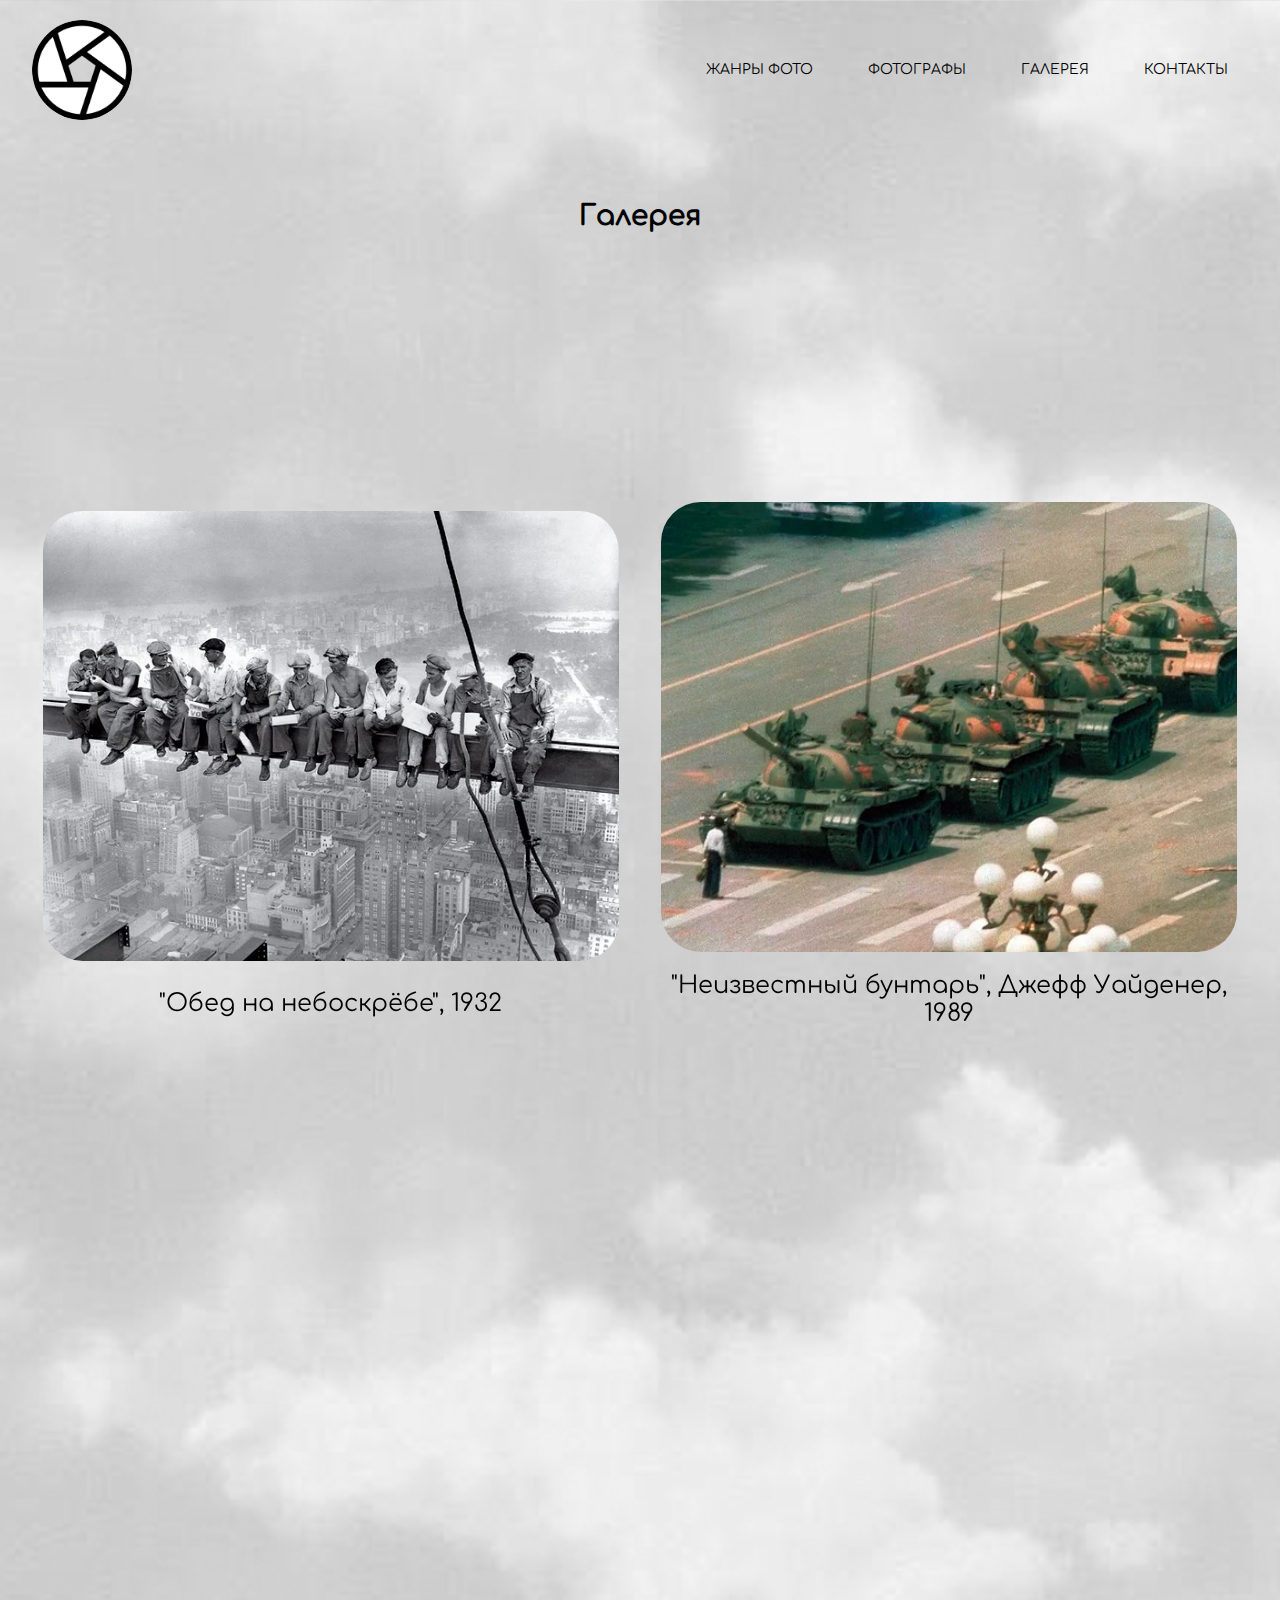
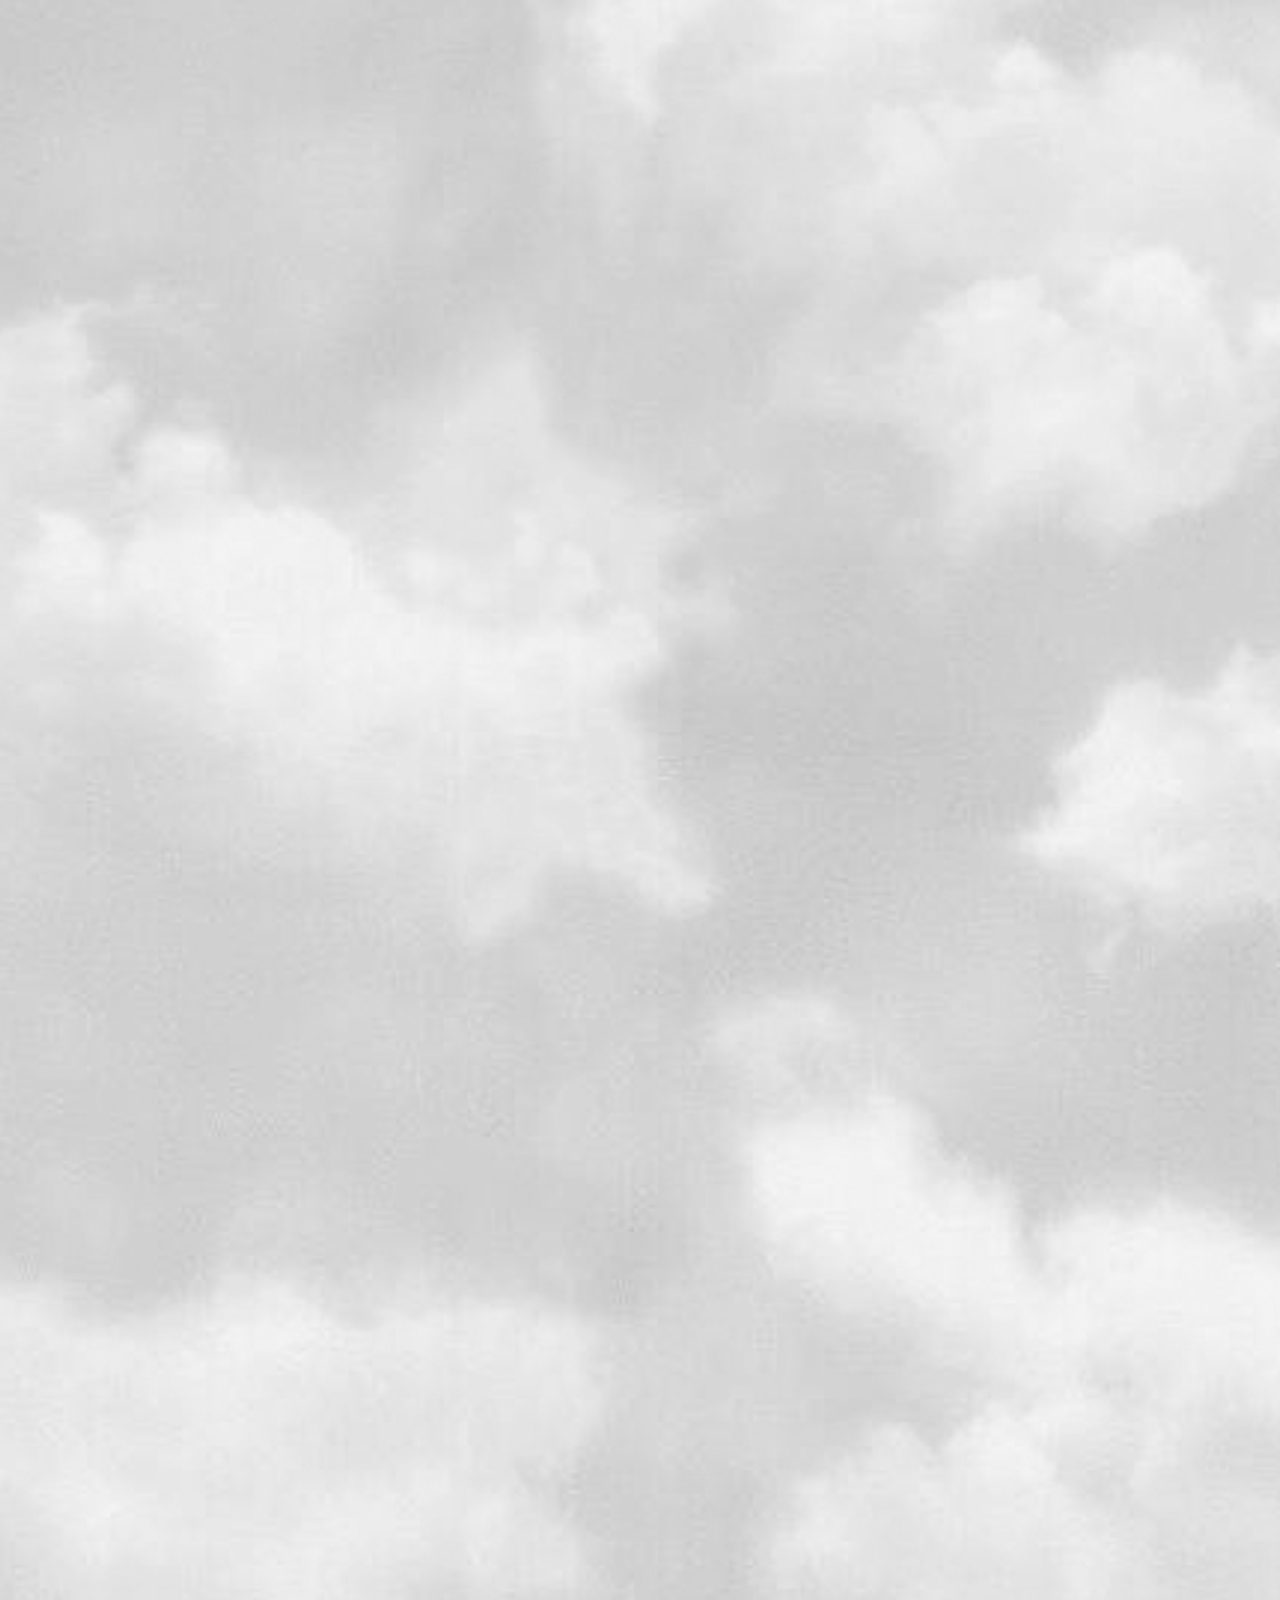
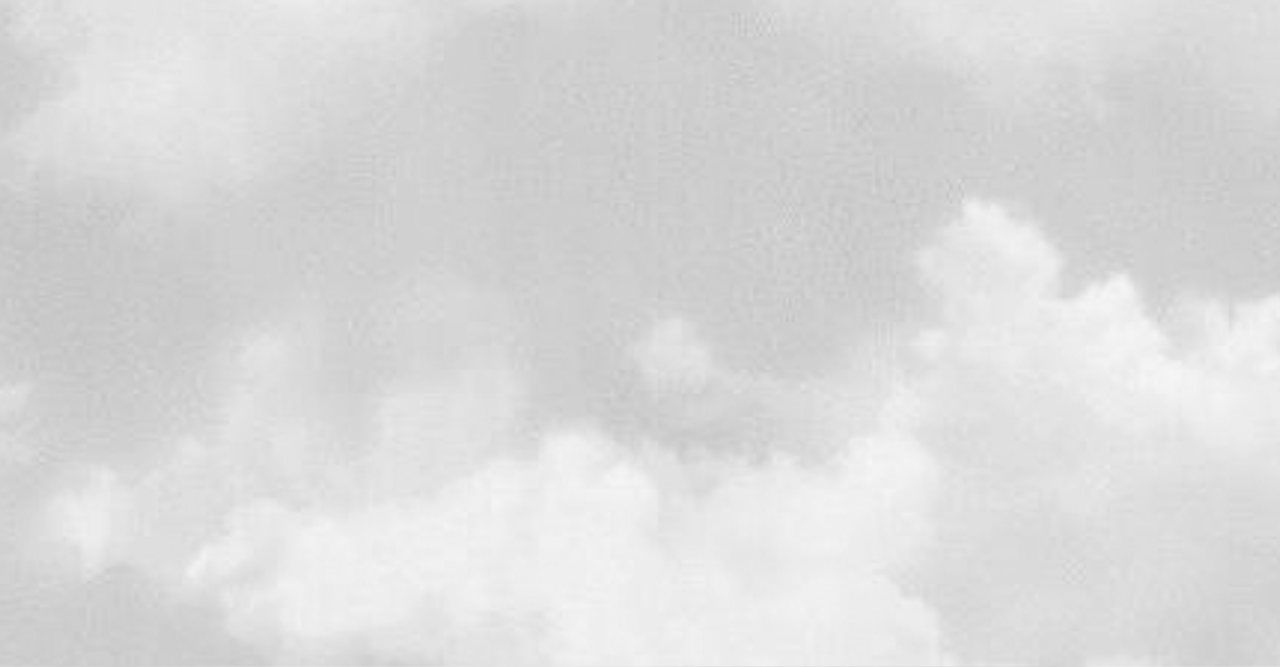
==== pages/galery.html @ da68f391 "q" ====
<!DOCTYPE html>
<html lang="en">

<head>
    <meta charset="UTF-8">
    <meta http-equiv="X-UA-Compatible" content="IE=edge">
    <meta name="viewport" content="width=device-width, initial-scale=1.0">
    <!-- CSS Style -->
    <link rel="stylesheet" href="../style/normalize.css">
    <link rel="stylesheet" href="https://unpkg.com/aos@2.3.1/dist/aos.css">
    <link rel="stylesheet" href="../style/style.css">
    <!-- Icon -->
    <link rel="shortcut icon" href="../img/logo/logo.png" type="image/x-icon">
    <title>Галерея</title>
</head>
<body class="loadewd" for="style">
    <script src="https://unpkg.com/aos@2.3.1/dist/aos.js"></script>
    <script>
        AOS.init();
    </script>
    <header>
        <nav class="menu">
            <a href="../index.html">
                <div class="logo"></div>
            </a>
            <div class="menu-links">
                <div class="link link-black"><a href="styles.html">ЖАНРЫ&nbsp;ФОТО</a></div>
                <div class="link link-black"><a href="photographs.html">ФОТОГРАФЫ</a></div>
                <div class="link link-black"><a href="galery.html">ГАЛЕРЕЯ</a></div>
                <div class="link link-black"><a href="../index.html#contacts">КОНТАКТЫ</a></div>
            </div>
        </nav>
    </header>
    <main>
        <section class="galery">
            <div class="galery-text">
                <p class="title">Галерея</p>
            </div>
            <div class="galery-content">
                <div class="galery-wrap" data-aos="fade-down">
                    <div class="img"></div>
                    <div class="subtitle">"Обед на небоскрёбе", 1932</div>
                </div>
                <div class="galery-wrap" data-aos="fade-down">
                    <div class="img"></div>
                    <div class="subtitle">"Неизвестный бунтарь", Джефф Уайденер, 1989</div>
                </div>
                <div class="galery-wrap" data-aos="fade-down">
                    <div class="img"></div>
                    <div class="subtitle">"Падающий человек", Ричард Дрю, 2001</div>
                </div>
                <div class="galery-wrap" data-aos="fade-down">
                    <div class="img"></div>
                    <div class="subtitle">"Восход Земли", Вильям Андерс, NASA, 1968</div>
                </div>
                <div class="galery-wrap" data-aos="fade-down">
                    <div class="img"></div>
                    <div class="subtitle">"Человек на Луне", Нил Армстронг, NASA, 1969</div>
                </div>
                <div class="galery-wrap" data-aos="fade-down">
                    <div class="img"></div>
                    <div class="subtitle">"Еврейский мальчик сдаётся в Варшаве", автор неизвестен, 1943</div>
                </div>
                <div class="galery-wrap" data-aos="fade-down">
                    <div class="img"></div>
                    <div class="subtitle">"Горилла в Конго", Брент Стиртон, 2007</div>
                </div>
                <div class="galery-wrap" data-aos="fade-down">
                    <div class="img"></div>
                    <div class="subtitle">"Знамя Победы над рейхстагом", Евгений Халдей, 1945</div>
                </div>
                <div class="galery-wrap" data-aos="fade-down">
                    <div class="img"></div>
                    <div class="subtitle">"Скопление Столпы Творения", телескоп «Хаббл», NASA, 1995</div>
                </div>
                <div class="galery-wrap" data-aos="fade-down">
                    <div class="img"></div>
                    <div class="subtitle">Альберт Эйнштейн, домашнее фото, 1951</div>
                </div>
            </div>
        </section>
    </main>
</body>
</html>
---- style/style.css ----
@font-face {
    font-family: title;
    src: url(../fonts/Comfortaa-Regular.ttf);
}
@font-face {
    font-family: txt;
    src: url(../fonts/PTSans-Regular.ttf);
}
body{
    background-color: rgb(243, 243, 243);
}
@keyframes load{
    0%{
        transform: rotate(0deg);
    }
    100%{
        transform: rotate(360deg);
    }
}

*{
    margin: 0;
    padding: 0;
    box-sizing: border-box;
}
.loaded header, .loaded main{
    display: none;
}
.loaded{
    width: 100%;
    height: 100vh;
    background-image: url("../img/styles/stylepage_bg.jpg");
}
.loaded::before{
    content: '';
    position: absolute;
    top: 0;
    right: 0;
    left: 0;
    bottom: 0;
    margin: auto;
    width: 300px;
    height: 300px;
    background-image: url("../img/logo/logo.png");
    background-size: contain;
    background-position: center center;
    background-repeat: no-repeat;
    animation: load 1s infinite linear;
}
.banner{
    position: relative;
    margin-top: 10px;
    display: flex;
    flex-flow: column nowrap;
    align-items: center;
    width: 100%;
    height: 90vh;
    background-image: url("../img/bannerbg/banner_bg.jpg");
    background-position: center center;
    background-size: cover;
    background-repeat:  no-repeat;
}
.banner::after{
    content: '';
    width: 100%;
    height: 90vh;
    position: absolute;
    background-color: black;
    opacity: 0.55;
    z-index: 2;
}
.banner-txt{
    z-index: 3;
    color: white;
    text-shadow: 3px 3px 0 rgb(138, 138, 138),
    5px 5px 0 rgb(138, 138, 138);
    margin-top: calc(40vh - 120px);
    font-family: title;
    font-size: 5vw;
}
.menu{
    z-index: 3;
    display: flex;
    width: 95%;
    flex-flow: row nowrap;
    margin: 20px auto;
    align-content: center;
    justify-content: space-between;
    align-items: center;
}
.menu-links{
    display: flex;
    justify-content: flex-end;
    align-items: center;
    flex-flow: row nowrap;
    width: 85%;
}
.link{
    z-index: 3;
    font-size: 14px;
    text-align: center;
}
.link:hover a{
    background-color: white;
    color: black;
}
.link a{
    transition: background-color 0.15s linear;
    border-radius: 8px;
    padding: 10px 20px;
    font-family: title;
    color: white;
    text-decoration: none;
}
.logo{
    border-radius: 50%;
    width: 100px;
    height: 100px;
    background-image: url("../img/logo/logo.png");
    background-size: 100px 100px;
}
.menu-links .link:not(.menu-links .link:first-child){
    margin-left: 15px;
}
@media(max-width: 800px) {
    .logo{
        display: none;
    }
    .menu-links{
        min-height: 100px;
        margin: auto;
        width: 90%;
        justify-content: space-between;
    }
    .menu-links .link{
        font-size: 11px;
    }
    .menu-links .link{
        font-size: 11px;
    }
}
@media(max-width: 640px){
    .menu-links{
        width: 100%;
        flex-flow: row wrap;
        height: 10vh;
        justify-content: center;
    }
    .menu-links .link{
        font-size: 10px;
    }
} 

.about{
    width: 100%;
    margin-top: 20px;
    display: flex;
    align-items: center;
    justify-content: center;
    flex-flow: row nowrap;
    min-height: 60vh;
    margin-bottom: 20px;
}
.title{
    font-family: title;
    font-size: 28px;
    text-align: center;
    font-weight: 700;
    margin-bottom: 50px;
    z-index: 3;
}
.subtitle{
    font-family: title;
    font-size: 24px;
    text-align: center;
    margin-bottom: 20px;
    z-index: 3;
}
.txt{
    font-family: txt;
    font-size: 16px;
    text-align: justify;
    width: 75%;
    z-index: 3;
}
.about-text{
    width: 50%;
    min-height: 60vh;
    display: flex;
    align-items: center;
    flex-flow: column nowrap;
    justify-content: center;
}
.about-img .img{
    width: 100%;
    min-height: 60vh;
    background-image: url("../img/about/cameraman2.png");
    background-position: center center;
    background-size: contain;
    background-repeat: no-repeat;
    margin-right: 15px;
    position: relative;
}
.about-img{
    width: 50%;
    min-height: 60vh;
    display: flex;
    flex-flow: column nowrap;
    justify-content: center;
    align-items: flex-end;
}

.styles{
    display: flex;
    flex-flow: column nowrap;
    align-items: center;
    background-image: url("../img/styles/bg_styles.jpg");
    background-position: center center;
    background-attachment: fixed;
    background-repeat: no-repeat;
    background-size: cover;
    color:  white;
    min-height: 75vh;
    justify-content: space-around;
    width: 100%;
}
.styles::after{
    position: absolute;
    content: '';
    min-height: 75vh;
    background-color: black;
    width: 100%;
    opacity: 0.55;
    z-index: 2;
}
.styles-photo{
    z-index: 3;
    display: flex;
    flex-flow: row nowrap;
    justify-content: space-between;
    width: 85%;
}

.styles .style-wrap{
    display: flex;
    flex-flow: column nowrap;
    align-items: center;
    width: 29%;
    justify-content: space-around;
}
.styles .style-wrap .img{
    margin-bottom: 40px;
    width: 150px;
    height: 150px;
    background-image: url("../img/styles/portret.jpg");
    background-position: center center;
    background-size: cover;
    box-shadow: 0 0 30px 15px white;
    border-radius: 50%;
}
.style-wrap:nth-child(2) .img{
    background-image: url("../img/styles/naturemort.jpg");
}
.style-wrap:nth-child(3) .img{
    background-image: url("../img/styles/peizazh.jpg");
}
.styles .link{
    position: absolute;
    align-self: flex-end;
    top: 20px;
    right: 10px;
}
.styles .link a{
    border: 2px solid white;
}
@media (max-width: 768px){
    .styles .style-wrap .img{
        width: 90px;
        height: 90px;
    }
    .title{
        font-size: 24px;
    }
    .subtitle{
        font-size: 20px;
    }
    .txt{
        font-size: 14px;
    }
      
}
section:not(.banner){
    position: relative;
    padding: 60px 0;
}

.photographs, .photographspage{
    display: flex;
    flex-flow: column nowrap;
    min-height: 270vh;
    width: 100%;
    align-items: center;
    justify-content: space-around;
}
.photograph-wrap .photo-img{
    order: 1;
}
.photograph-wrap:nth-child(odd) .photo-img{
    order: -2;
}
.photograph-wrap .photo-img .img{
    width: 100%;
    min-height: 65vh;
    background: url("../img/photographs/rich2.png");
    background-position: center center;
    background-size: contain;
    background-repeat: no-repeat;
}
.photograph-wrap:nth-child(3) .photo-img .img{
    background-image: url("../img/photographs/antr.png");
}
.photograph-wrap:nth-child(4) .photo-img .img{
    background-image: url("../img/photographs/sebas.png");
}
.photograph-wrap .photo-img{
    width: 50%;
    min-height: 50vh;
    display: flex;
    align-items: center;
    flex-flow: column nowrap;
    justify-content: space-around;
}
.photograph-wrap .photo-text{
    order: -1;
    width: 50%;
    min-height: 50vh;
    display: flex;
    align-items: center;
    flex-flow: column nowrap;
    justify-content: space-around;
}
.photograph-wrap{
    display: flex;
    flex-flow: row nowrap;
    width: 90%;
    min-height: 50vh;
}
.photographs .link{
    position: absolute;
    top: 20px;
    right: 10px;
}
.link-black:hover a{
    background-color: black;
    color: white;
}
.link-black a{
    color: black;
    border: 2px solid black;
}

.best-models{
    display: flex;
    justify-content: space-around;
    align-items: center;
    flex-flow: column nowrap;
    width: 100%;
    min-height: 75vh;
    background-image: url("../img/models/models_bg.jpg");
    background-position: center center;
    background-size: cover;
    color: white;
}
.best-models::after{
    content: '';
    position: absolute;
    width: 100%;
    min-height: 75vh;
    background-color: black;
    opacity: 0.55;
    z-index: 2;
}
.best-content{
    z-index: 3;
    width: 85%;
    display: flex;
    flex-flow: row nowrap;
    justify-content: space-between;
    align-items: center;
}
.best-wrap{
    position: relative;
    display: flex;
    flex-flow: column nowrap;
    align-items: center;
    width: 27%;
    min-height: 20vh;
}
.best-wrap:nth-child(2){
    position: absolute;
    right: 0;
    top: -100px;
    left: 0;
    margin: auto;
}
.best-wrap:nth-child(1) .img{
    background-image: url("../img/models/nikon.jpg");
}
.best-wrap::after{
    content: '';
    position: absolute;
    bottom: -10px;
    width: 90%;
    height: 10px;
    background-color: white;
    box-shadow: 0 0 5px 1px white;
}
.best-wrap .img{
    border-radius: 20px;
    width: 150px;
    height: 100px;
    background-image: url("../img/models/canon.jpg");
    background-repeat: no-repeat;
    background-position: center center;
    background-size: 150px 100px;
    margin-bottom: 25px;
}
.best-wrap:nth-child(3) .img{
    background-image: url("../img/models/sony.jpeg");
}
.best-models .link{
    position: absolute;
    top: 20px;
    right: 10px;
}
.best-models .link a{
    border: 2px solid white;
}
nav .link a{
    border: none;
}
@media(max-width: 768px){
    .best-wrap .img{
        width: 125px;
        height: 75px;
        background-size: 125px 75px;
    }
}

.stylepage{
    width: 100%;
    display: flex;
    flex-flow: column nowrap;
    justify-content: flex-start;
    align-items: center;
    min-height: 450vh;
}
.stylepage::after{
    content: '';
    position: absolute;
    width: 75px;
    height: 75px;
    border-radius: 50%;
    background-color: rgb(86, 109, 128);
    box-shadow: 0 0 0px 12px rgba(86, 109, 128, 0.66),
    0 0 0px 24px rgba(86, 109, 128, 0.22);
    top: 160px;
}
.stylepage::before{
    content: '';
    position: absolute;
    width: 20px;
    height: 380vh;
    background-color: rgb(86, 109, 128);
    box-shadow: 0 0 3px 7px rgb(86, 109, 128, 0.5);
    z-index: -1;
    top: 180px;
}
.stylepage-content{
    margin-top: 100px;
    display: flex;
    flex-flow: column nowrap;
    align-items: center;
    justify-content: space-between;
    min-height: 400vh;
}
.stylepage-content .style-wrap{
    display: flex;
    border-radius: 40px;
    flex-flow: column nowrap;
    justify-content: space-evenly;
    align-items: center;
    min-height: 65vh;
    width: 80%;
    background-color: rgb(243, 243, 243);
    margin-top: 100px;
}
.stylepage-content .style-wrap .img{
    width: 80%;
    min-height: 50vh;
    background-position: center center;
    background-size: contain;
    background-repeat: no-repeat;
    background-image: url("../img/styles/stylepage_portret.jpg");
}
.stylepage-content .style-wrap:nth-child(2) .img{
    background-image: url("../img/styles/stylepage_peizazh.jpg");
}
.stylepage-content .style-wrap:nth-child(3) .img{
    background-image: url("../img/styles/stylepage_naturemort.jpg");
}
.stylepage-content .style-wrap:nth-child(4) .img{
    background-image: url("../img/styles/stylepage_macro.jpg");
}
.stylepage-content .style-wrap:nth-child(5) .img{
    background-image: url("../img/styles/stylepage_photohunt.jpg");
}
body[for="style"]{
    background-image: url("../img/styles/stylepage_bg.jpg");
    background-position: center center;
    background-size: cover;
}

.photographspage{
    display: flex;
    flex-flow: column nowrap;
    min-height: 600vh;
    width: 100%;
    align-items: center;
    justify-content: flex-start;
}
.photographspage::after{
    content: '';
    position: absolute;
    width: 75px;
    height: 75px;
    border-radius: 50%;
    background-color: rgb(86, 109, 128);
    box-shadow: 0 0 0px 12px rgba(86, 109, 128, 0.66),
    0 0 0px 24px rgba(86, 109, 128, 0.22);
    top: 160px;
}
.photographspage::before{
    content: '';
    position: absolute;
    width: 20px;
    height: 480vh;
    background-color: rgb(86, 109, 128);
    box-shadow: 0 0 3px 7px rgb(86, 109, 128, 0.5);
    z-index: -1;
    top: 180px;
}
.photographspage-content{
    margin-top: 50px;
    display: flex;
    flex-flow: column nowrap;
    min-height: 550vh;
    width: 100%;
    align-items: center;
    justify-content: space-around;
}
.photographspage-wrap{
    display: flex;
    flex-flow: column nowrap;
    align-items: center;
    width: 80%;
    justify-content: space-around;
    min-height: 75vh;
    background-color: rgb(200, 208, 211);
    box-shadow: 0 0 1px 10px rgba(200, 208, 211, 0.519);
    padding: 60px 0;
    border-radius: 40px;
    margin-top: 100px;
}
.photographspage-wrap .photo-img{
    width: 100%;
    min-height: 40vh;
}
.photographspage-wrap .photo-img .img{
    width: 100%;
    min-height: 60vh;
    background-image: url("../img/photographs/rich2.png");
    background-position: center center;
    background-size: contain;
    background-repeat: no-repeat;
}
.photographspage-wrap .photo-text{
    width: 100%;
    margin: 0;
    display: flex;
    flex-flow: column nowrap;
    justify-content: space-between;
    align-items: center;
}
.photographspage-wrap:nth-child(2) .img{
    background-image: url("../img/photographs/antr.png");
}
.photographspage-wrap:nth-child(3) .img{
    background-image: url("../img/photographs/sebas.png");
}
.photographspage-wrap:nth-child(4) .img{
    background-image: url("../img/photographs/smit.png");
}
.photographspage-wrap:nth-child(5) .img{
    background-image: url("../img/photographs/aleks-rod.png");
}

.galery{
    width: 100%;
    display: flex;
    flex-flow: column nowrap;
    justify-content: flex-start;
    align-items: center;
}
.galery-content{
    margin-top: 100px;
    width: 100%;
    display: flex;
    flex-flow: row wrap;
    align-items: flex-start;
    justify-content: space-evenly;
}
.galery-content .galery-wrap{
    display: flex;
    flex-flow: column nowrap;
    justify-content: space-evenly;
    align-items: center;
    min-height: 65vh;
    width: 45%;
    margin-top: 100px;
}
.galery-content .galery-wrap .img{
    width: 100%;
    border-radius: 40px;
    min-height: 50vh;
    background-position: center center;
    background-size: cover;
    background-repeat: no-repeat;
    background-image: url("../img/galery/1.webp");
}
.galery-wrap:nth-child(2) .img{
    background-image: url("../img/galery/2.webp");
}
.galery-wrap:nth-child(3) .img{
    background-image: url("../img/galery/3.webp");
}
.galery-wrap:nth-child(4) .img{
    background-image: url("../img/galery/4.webp");
}
.galery-wrap:nth-child(5) .img{
    background-position: center top;
    background-image: url("../img/galery/5.webp");
}
.galery-wrap:nth-child(6) .img{
    background-image: url("../img/galery/6.webp");
}
.galery-wrap:nth-child(7) .img{
    background-image: url("../img/galery/7.webp");
}
.galery-wrap:nth-child(8) .img{
    background-image: url("../img/galery/8.jpg");
}
.galery-wrap:nth-child(9) .img{
    background-image: url("../img/galery/9.jpg");
}
.galery-wrap:nth-child(10) .img{
    background-image: url("../img/galery/10.jpg");
}
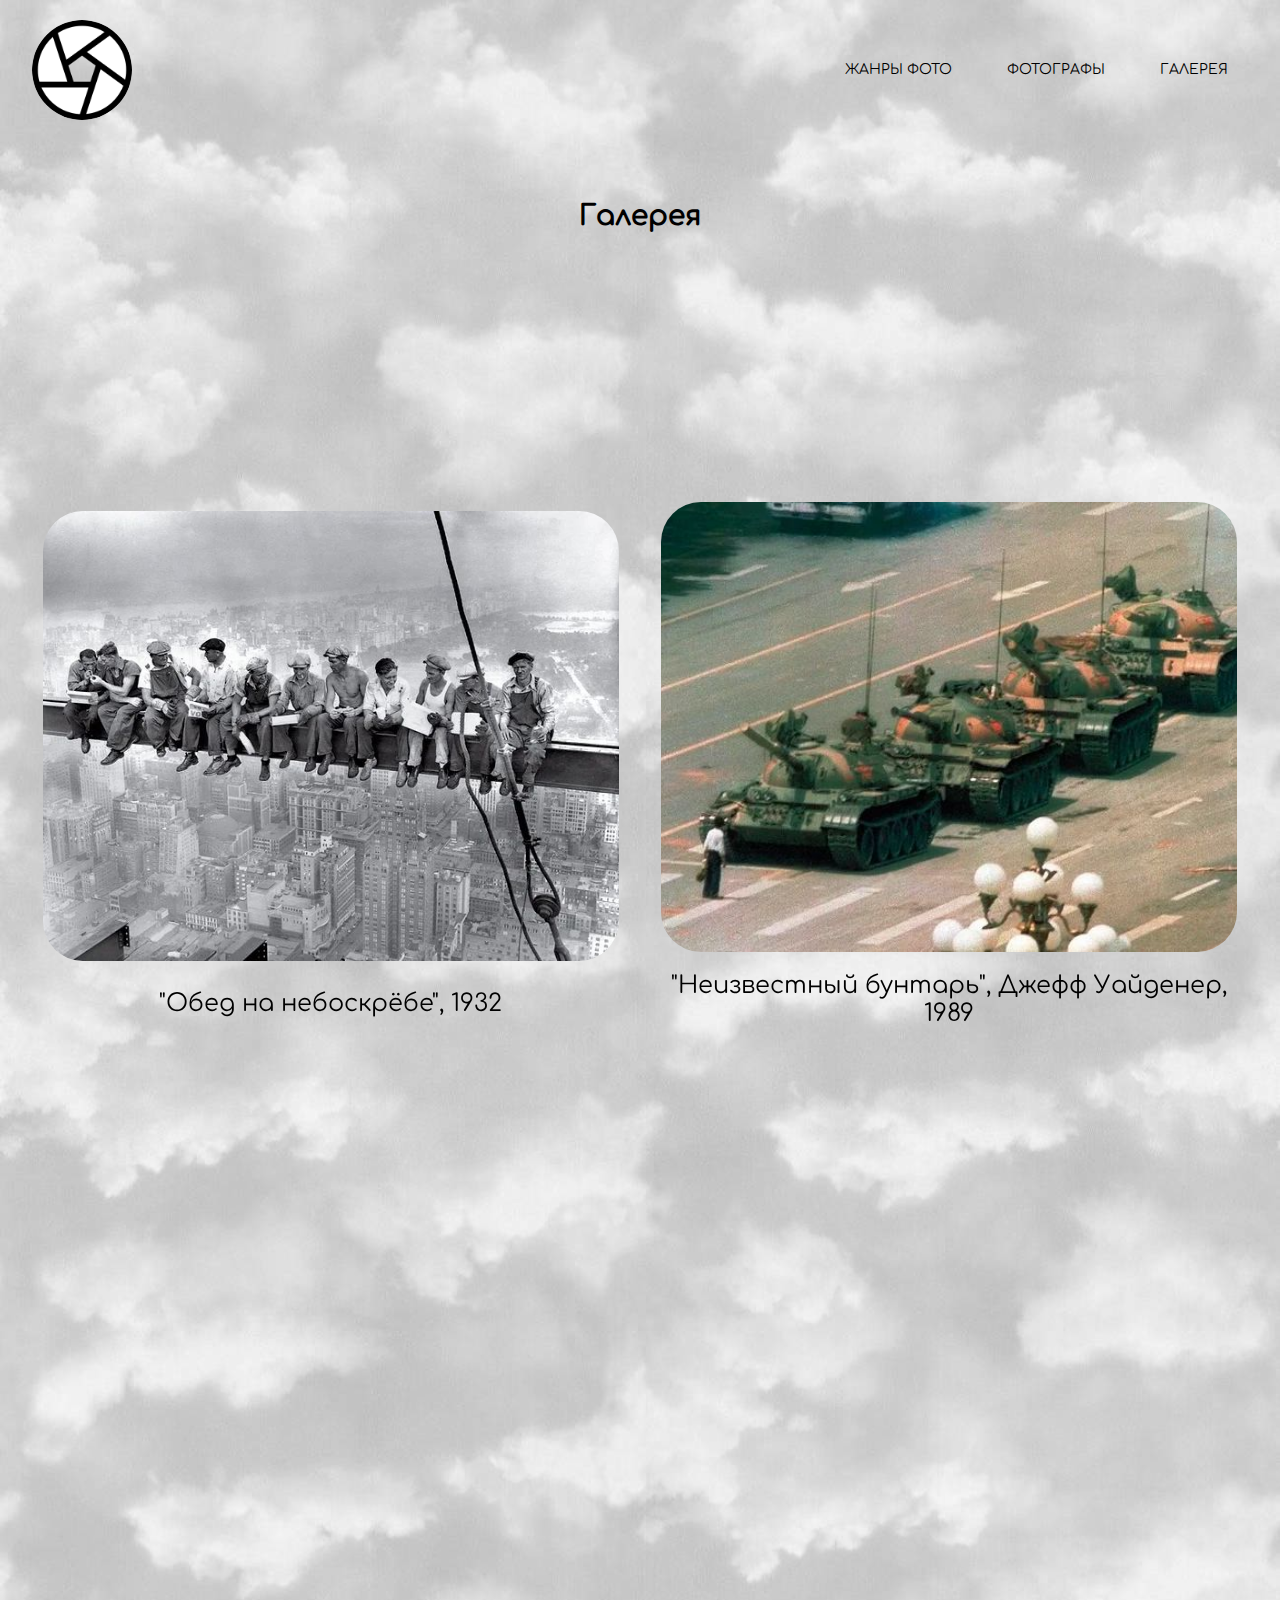
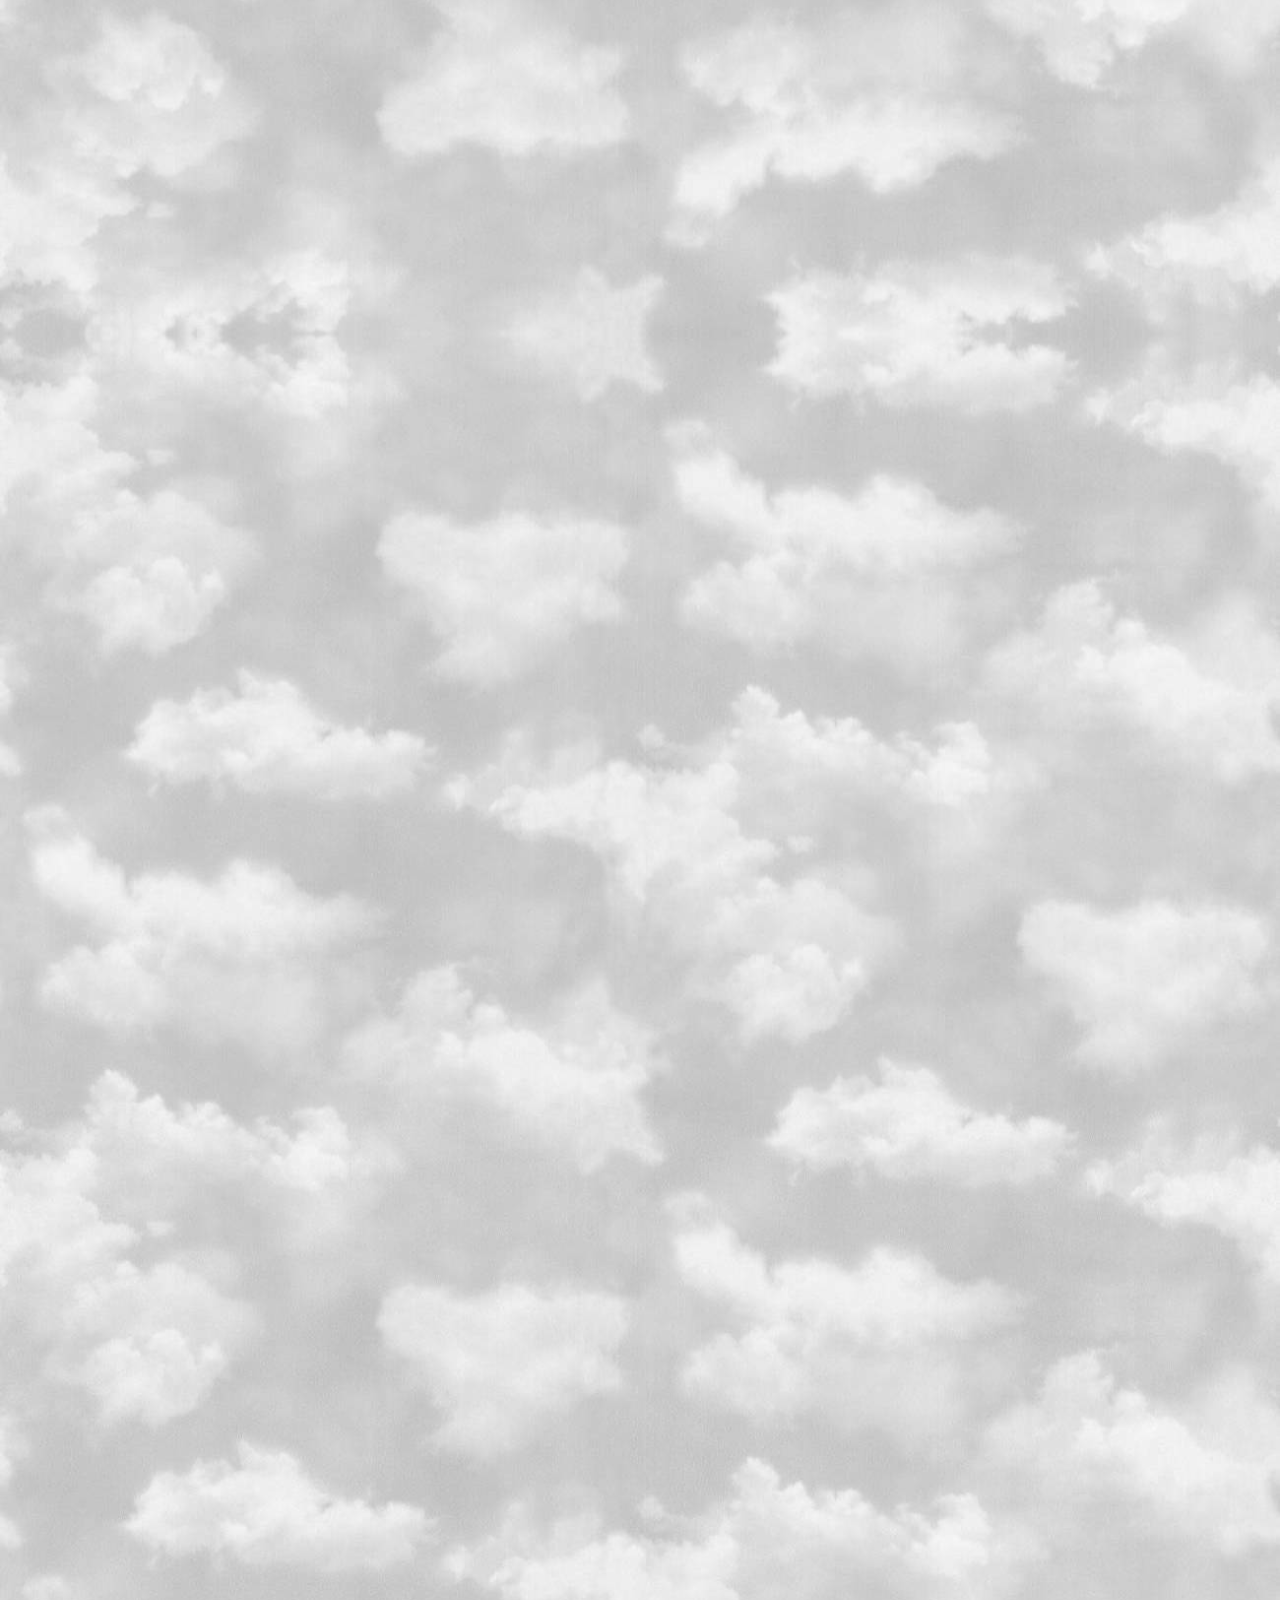
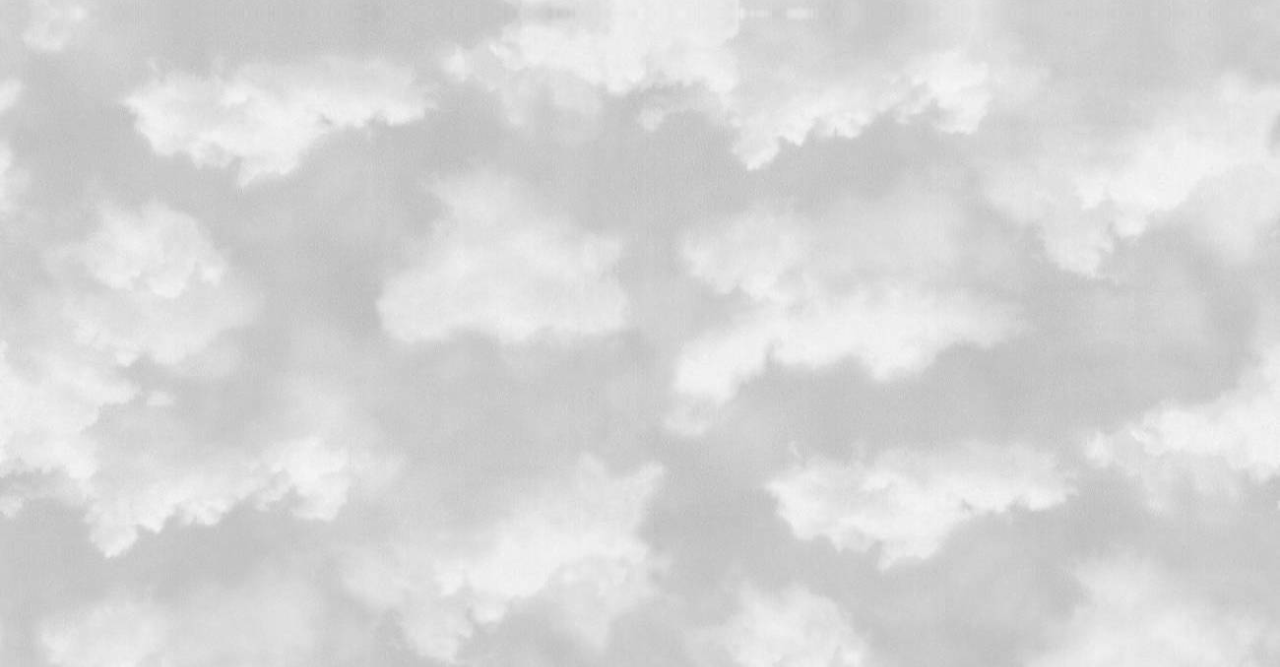
==== commit 98ce4b9c: "qwer" ====
--- a/pages/galery.html
+++ b/pages/galery.html
@@ -27,7 +27,6 @@
                 <div class="link link-black"><a href="styles.html">ЖАНРЫ&nbsp;ФОТО</a></div>
                 <div class="link link-black"><a href="photographs.html">ФОТОГРАФЫ</a></div>
                 <div class="link link-black"><a href="galery.html">ГАЛЕРЕЯ</a></div>
-                <div class="link link-black"><a href="../index.html#contacts">КОНТАКТЫ</a></div>
             </div>
         </nav>
     </header>
--- a/style/style.css
+++ b/style/style.css
@@ -55,7 +55,7 @@
     align-items: center;
     width: 100%;
     height: 90vh;
-    background-image: url("../img/bannerbg/banner_bg.jpg");
+    background-image: url("../img/bannerbg/banner_bg.avif");
     background-position: center center;
     background-size: cover;
     background-repeat:  no-repeat;
@@ -66,7 +66,7 @@
     height: 90vh;
     position: absolute;
     background-color: black;
-    opacity: 0.55;
+    opacity: 0.45;
     z-index: 2;
 }
 .banner-txt{
@@ -122,34 +122,6 @@
 .menu-links .link:not(.menu-links .link:first-child){
     margin-left: 15px;
 }
-@media(max-width: 800px) {
-    .logo{
-        display: none;
-    }
-    .menu-links{
-        min-height: 100px;
-        margin: auto;
-        width: 90%;
-        justify-content: space-between;
-    }
-    .menu-links .link{
-        font-size: 11px;
-    }
-    .menu-links .link{
-        font-size: 11px;
-    }
-}
-@media(max-width: 640px){
-    .menu-links{
-        width: 100%;
-        flex-flow: row wrap;
-        height: 10vh;
-        justify-content: center;
-    }
-    .menu-links .link{
-        font-size: 10px;
-    }
-} 
 
 .about{
     width: 100%;
@@ -177,6 +149,7 @@
     z-index: 3;
 }
 .txt{
+    text-indent: 28px;
     font-family: txt;
     font-size: 16px;
     text-align: justify;
@@ -194,7 +167,7 @@
 .about-img .img{
     width: 100%;
     min-height: 60vh;
-    background-image: url("../img/about/cameraman2.png");
+    background-image: url("../img/about/cameraman.avif");
     background-position: center center;
     background-size: contain;
     background-repeat: no-repeat;
@@ -227,13 +200,13 @@
 .styles::after{
     position: absolute;
     content: '';
-    min-height: 75vh;
+    height: 100%;
     background-color: black;
     width: 100%;
-    opacity: 0.55;
+    opacity: 0.3;
     z-index: 2;
 }
-.styles-photo{
+.styles-content{
     z-index: 3;
     display: flex;
     flex-flow: row nowrap;
@@ -242,11 +215,12 @@
 }
 
 .styles .style-wrap{
-    display: flex;
-    flex-flow: column nowrap;
-    align-items: center;
-    width: 29%;
-    justify-content: space-around;
+    text-shadow: 2px 2px 2px black;
+    display: flex;
+    flex-flow: column nowrap;
+    align-items: center;
+    width: 17%;
+    justify-content: center;
 }
 .styles .style-wrap .img{
     margin-bottom: 40px;
@@ -262,7 +236,13 @@
     background-image: url("../img/styles/naturemort.jpg");
 }
 .style-wrap:nth-child(3) .img{
-    background-image: url("../img/styles/peizazh.jpg");
+    background-image: url("../img/styles/landscape.jpg");
+}
+.style-wrap:nth-child(4) .img{
+    background-image: url("../img/styles/makrophoto.jpg");
+}
+.style-wrap:nth-child(5) .img{
+    background-image: url("../img/styles/photohunt.jpg");
 }
 .styles .link{
     position: absolute;
@@ -273,22 +253,6 @@
 .styles .link a{
     border: 2px solid white;
 }
-@media (max-width: 768px){
-    .styles .style-wrap .img{
-        width: 90px;
-        height: 90px;
-    }
-    .title{
-        font-size: 24px;
-    }
-    .subtitle{
-        font-size: 20px;
-    }
-    .txt{
-        font-size: 14px;
-    }
-      
-}
 section:not(.banner){
     position: relative;
     padding: 60px 0;
@@ -297,7 +261,6 @@
 .photographs, .photographspage{
     display: flex;
     flex-flow: column nowrap;
-    min-height: 270vh;
     width: 100%;
     align-items: center;
     justify-content: space-around;
@@ -310,21 +273,20 @@
 }
 .photograph-wrap .photo-img .img{
     width: 100%;
-    min-height: 65vh;
-    background: url("../img/photographs/rich2.png");
+    min-height: 50vh;
+    background: url("../img/photographs/richard.png");
     background-position: center center;
     background-size: contain;
     background-repeat: no-repeat;
 }
 .photograph-wrap:nth-child(3) .photo-img .img{
-    background-image: url("../img/photographs/antr.png");
+    background-image: url("../img/photographs/antri.png");
 }
 .photograph-wrap:nth-child(4) .photo-img .img{
-    background-image: url("../img/photographs/sebas.png");
+    background-image: url("../img/photographs/sebastian.png");
 }
 .photograph-wrap .photo-img{
     width: 50%;
-    min-height: 50vh;
     display: flex;
     align-items: center;
     flex-flow: column nowrap;
@@ -333,17 +295,15 @@
 .photograph-wrap .photo-text{
     order: -1;
     width: 50%;
-    min-height: 50vh;
-    display: flex;
-    align-items: center;
-    flex-flow: column nowrap;
-    justify-content: space-around;
+    display: flex;
+    align-items: center;
+    flex-flow: column nowrap;
+    justify-content: center;
 }
 .photograph-wrap{
     display: flex;
     flex-flow: row nowrap;
     width: 90%;
-    min-height: 50vh;
 }
 .photographs .link{
     position: absolute;
@@ -426,7 +386,7 @@
     margin-bottom: 25px;
 }
 .best-wrap:nth-child(3) .img{
-    background-image: url("../img/models/sony.jpeg");
+    background-image: url("../img/models/sony.jpg");
 }
 .best-models .link{
     position: absolute;
@@ -438,13 +398,6 @@
 }
 nav .link a{
     border: none;
-}
-@media(max-width: 768px){
-    .best-wrap .img{
-        width: 125px;
-        height: 75px;
-        background-size: 125px 75px;
-    }
 }
 
 .stylepage{
@@ -490,9 +443,11 @@
     flex-flow: column nowrap;
     justify-content: space-evenly;
     align-items: center;
-    min-height: 65vh;
+    padding: 30px;
     width: 80%;
-    background-color: rgb(243, 243, 243);
+    /* background-color: rgb(243, 243, 243); */
+    background-color: rgb(127, 159, 185);
+    box-shadow: 0 0 1px 10px rgba(127, 159, 185, 0.519);
     margin-top: 100px;
 }
 .stylepage-content .style-wrap .img{
@@ -502,9 +457,10 @@
     background-size: contain;
     background-repeat: no-repeat;
     background-image: url("../img/styles/stylepage_portret.jpg");
+    margin-bottom: 50px;
 }
 .stylepage-content .style-wrap:nth-child(2) .img{
-    background-image: url("../img/styles/stylepage_peizazh.jpg");
+    background-image: url("../img/styles/stylepage_landscape.jpg");
 }
 .stylepage-content .style-wrap:nth-child(3) .img{
     background-image: url("../img/styles/stylepage_naturemort.jpg");
@@ -518,7 +474,7 @@
 body[for="style"]{
     background-image: url("../img/styles/stylepage_bg.jpg");
     background-position: center center;
-    background-size: cover;
+    background-size: contain;
 }
 
 .photographspage{
@@ -566,8 +522,8 @@
     width: 80%;
     justify-content: space-around;
     min-height: 75vh;
-    background-color: rgb(200, 208, 211);
-    box-shadow: 0 0 1px 10px rgba(200, 208, 211, 0.519);
+    background-color: rgb(127, 159, 185);
+    box-shadow: 0 0 1px 10px rgba(127, 159, 185, 0.519);
     padding: 60px 0;
     border-radius: 40px;
     margin-top: 100px;
@@ -579,7 +535,7 @@
 .photographspage-wrap .photo-img .img{
     width: 100%;
     min-height: 60vh;
-    background-image: url("../img/photographs/rich2.png");
+    background-image: url("../img/photographs/richard.png");
     background-position: center center;
     background-size: contain;
     background-repeat: no-repeat;
@@ -593,16 +549,16 @@
     align-items: center;
 }
 .photographspage-wrap:nth-child(2) .img{
-    background-image: url("../img/photographs/antr.png");
+    background-image: url("../img/photographs/antri.png");
 }
 .photographspage-wrap:nth-child(3) .img{
-    background-image: url("../img/photographs/sebas.png");
+    background-image: url("../img/photographs/sebastian.png");
 }
 .photographspage-wrap:nth-child(4) .img{
-    background-image: url("../img/photographs/smit.png");
+    background-image: url("../img/photographs/uilyam.png");
 }
 .photographspage-wrap:nth-child(5) .img{
-    background-image: url("../img/photographs/aleks-rod.png");
+    background-image: url("../img/photographs/aleks.png");
 }
 
 .galery{
@@ -636,26 +592,26 @@
     background-position: center center;
     background-size: cover;
     background-repeat: no-repeat;
-    background-image: url("../img/galery/1.webp");
+    background-image: url("../img/galery/1.jpg");
 }
 .galery-wrap:nth-child(2) .img{
-    background-image: url("../img/galery/2.webp");
+    background-image: url("../img/galery/2.jpg");
 }
 .galery-wrap:nth-child(3) .img{
-    background-image: url("../img/galery/3.webp");
+    background-image: url("../img/galery/3.jpg");
 }
 .galery-wrap:nth-child(4) .img{
-    background-image: url("../img/galery/4.webp");
+    background-image: url("../img/galery/4.jpg");
 }
 .galery-wrap:nth-child(5) .img{
     background-position: center top;
-    background-image: url("../img/galery/5.webp");
+    background-image: url("../img/galery/5.jpg");
 }
 .galery-wrap:nth-child(6) .img{
-    background-image: url("../img/galery/6.webp");
+    background-image: url("../img/galery/6.jpg");
 }
 .galery-wrap:nth-child(7) .img{
-    background-image: url("../img/galery/7.webp");
+    background-image: url("../img/galery/7.jpg");
 }
 .galery-wrap:nth-child(8) .img{
     background-image: url("../img/galery/8.jpg");
@@ -665,4 +621,89 @@
 }
 .galery-wrap:nth-child(10) .img{
     background-image: url("../img/galery/10.jpg");
-}+}
+@media(max-width: 1250px){
+    .title{
+        font-size: 24px;
+    }
+    .subtitle{
+        font-size: 20px;
+    }
+    .txt{
+        font-size: 14px;
+    }
+    .styles .style-wrap .img{
+        width: 100px;
+        height: 100px;
+    }
+}
+@media(max-width: 950px) {
+    .menu-links{
+        min-height: 100px;
+        margin: auto;
+    }
+    .menu-links .link{
+        font-size: 11px;
+    }
+    .menu-links .link{
+        font-size: 11px;
+    }
+    .styles-content{
+        flex-flow: row wrap;
+        justify-content: center;
+    }
+    .styles .style-wrap{
+        width: 29%;
+    }
+    .title{
+        font-size: 22px;
+    }
+    .subtitle{
+        font-size: 18px;
+    }
+    .txt{
+        font-size: 12px;
+    }
+    .best-wrap .img{
+        width: 125px;
+        height: 75px;
+        background-size: 125px 75px;
+    }
+}
+@media(max-width: 640px){
+    .menu{
+        flex-flow: column nowrap;
+    }
+    .best-models{
+        min-height: 100vh;
+    }
+    .best-models::after{
+        min-height: 100vh;
+    }
+    .menu-links{
+        width: 100%;
+        flex-flow: row wrap;
+        height: 10vh;
+        justify-content: center;
+    }
+    .menu-links .link{
+        font-size: 12px;
+    }
+    .title{
+        font-size: 20px;
+    }
+    .subtitle{
+        font-size: 14px;
+    }
+    .txt{
+        font-size: 10px;
+    }
+} 
+@media(max-height: 650px){
+    .best-models{
+        min-height: 150vh;
+    }
+    .best-models::after{
+        min-height: 150vh;
+    }
+} 